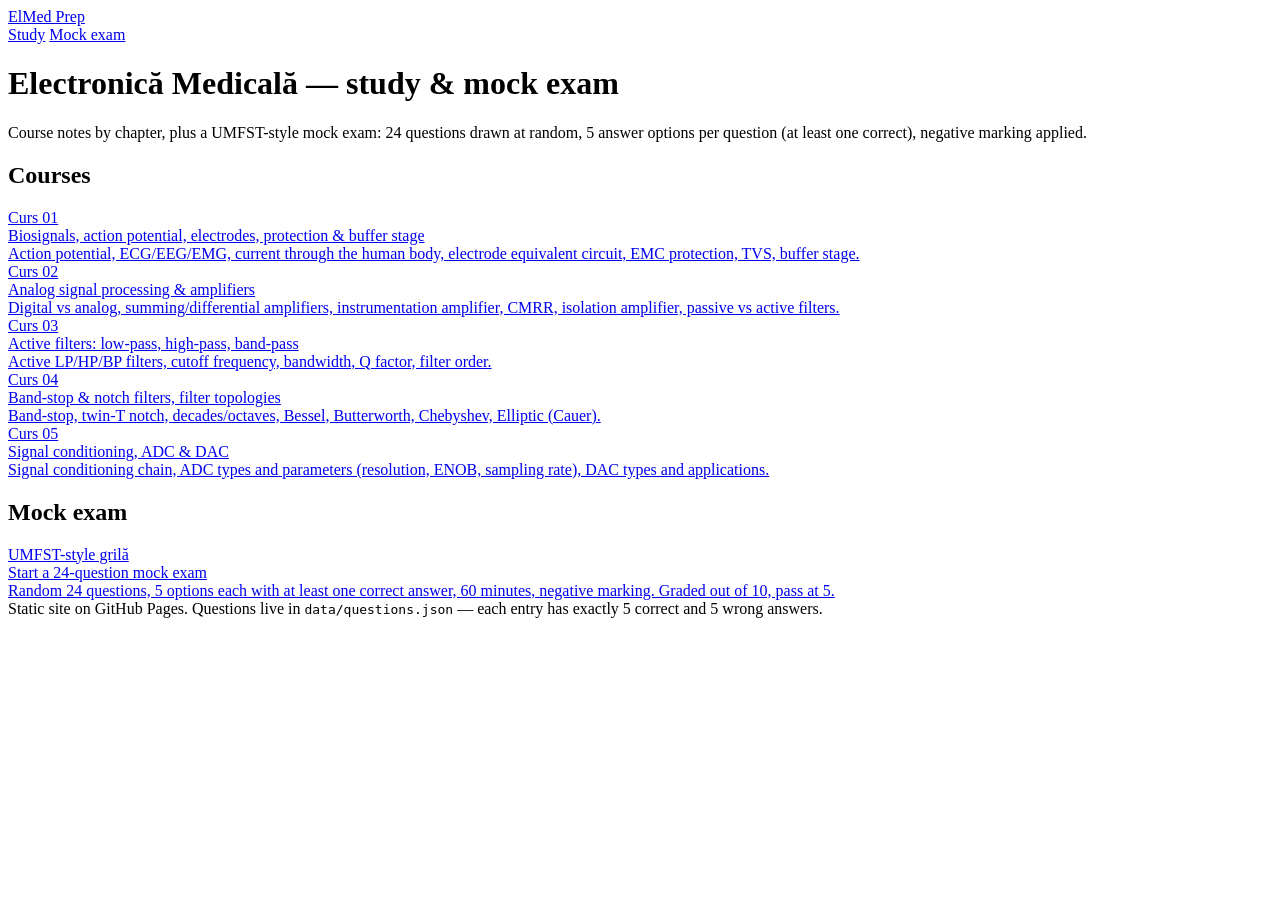
==== index.html @ 70bf5744 "Add home page" ====
<!DOCTYPE html>
<html lang="en">
<head>
<meta charset="utf-8">
<meta name="viewport" content="width=device-width, initial-scale=1">
<title>ElMed Prep — Electronică Medicală</title>
<link rel="stylesheet" href="assets/style.css">
</head>
<body>
<div class="wrap">
  <header class="site">
    <a class="brand" href="index.html">ElMed Prep</a>
    <nav>
      <a href="index.html">Study</a>
      <a href="exam.html">Mock exam</a>
    </nav>
  </header>

  <h1>Electronică Medicală — study &amp; mock exam</h1>
  <p class="lead">Course notes by chapter, plus a UMFST-style mock exam: 24 questions drawn at random, 5 answer options per question (at least one correct), negative marking applied.</p>

  <h2>Courses</h2>
  <a class="card" href="curs-1.html">
    <div class="kicker">Curs 01</div>
    <div class="title">Biosignals, action potential, electrodes, protection &amp; buffer stage</div>
    <div class="desc">Action potential, ECG/EEG/EMG, current through the human body, electrode equivalent circuit, EMC protection, TVS, buffer stage.</div>
  </a>
  <a class="card" href="curs-2.html">
    <div class="kicker">Curs 02</div>
    <div class="title">Analog signal processing &amp; amplifiers</div>
    <div class="desc">Digital vs analog, summing/differential amplifiers, instrumentation amplifier, CMRR, isolation amplifier, passive vs active filters.</div>
  </a>
  <a class="card" href="curs-3.html">
    <div class="kicker">Curs 03</div>
    <div class="title">Active filters: low-pass, high-pass, band-pass</div>
    <div class="desc">Active LP/HP/BP filters, cutoff frequency, bandwidth, Q factor, filter order.</div>
  </a>
  <a class="card" href="curs-4.html">
    <div class="kicker">Curs 04</div>
    <div class="title">Band-stop &amp; notch filters, filter topologies</div>
    <div class="desc">Band-stop, twin-T notch, decades/octaves, Bessel, Butterworth, Chebyshev, Elliptic (Cauer).</div>
  </a>
  <a class="card" href="curs-5.html">
    <div class="kicker">Curs 05</div>
    <div class="title">Signal conditioning, ADC &amp; DAC</div>
    <div class="desc">Signal conditioning chain, ADC types and parameters (resolution, ENOB, sampling rate), DAC types and applications.</div>
  </a>

  <h2>Mock exam</h2>
  <a class="card" href="exam.html">
    <div class="kicker">UMFST-style grilă</div>
    <div class="title">Start a 24-question mock exam</div>
    <div class="desc">Random 24 questions, 5 options each with at least one correct answer, 60 minutes, negative marking. Graded out of 10, pass at 5.</div>
  </a>

  <footer class="site">Static site on GitHub Pages. Questions live in <code>data/questions.json</code> — each entry has exactly 5 correct and 5 wrong answers.</footer>
</div>
</body>
</html>
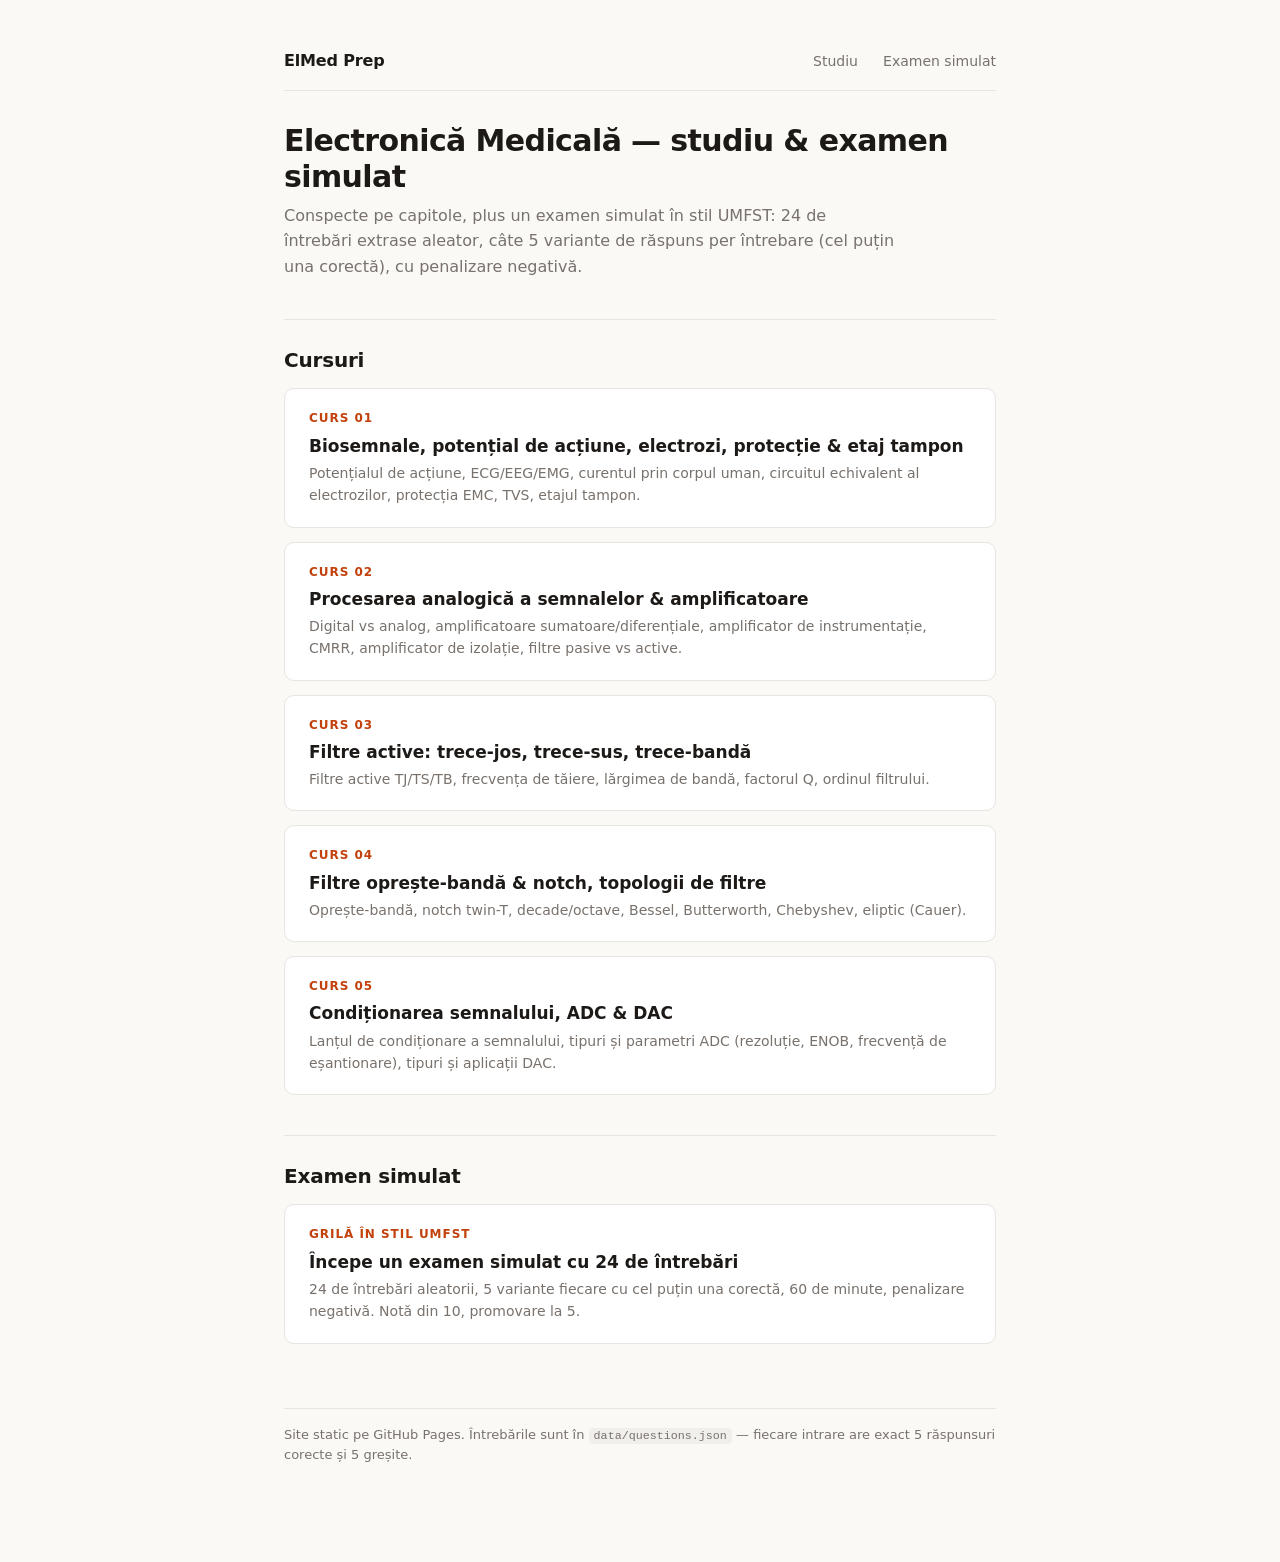
==== commit 04c321a2: "Traducere în română: pagini HTML, exam.js, README (banca de întrebări urmează) Co-authored-by: edybu" ====
--- a/index.html
+++ b/index.html
@@ -1,5 +1,5 @@
 <!DOCTYPE html>
-<html lang="en">
+<html lang="ro">
 <head>
 <meta charset="utf-8">
 <meta name="viewport" content="width=device-width, initial-scale=1">
@@ -11,49 +11,49 @@
   <header class="site">
     <a class="brand" href="index.html">ElMed Prep</a>
     <nav>
-      <a href="index.html">Study</a>
-      <a href="exam.html">Mock exam</a>
+      <a href="index.html">Studiu</a>
+      <a href="exam.html">Examen simulat</a>
     </nav>
   </header>
 
-  <h1>Electronică Medicală — study &amp; mock exam</h1>
-  <p class="lead">Course notes by chapter, plus a UMFST-style mock exam: 24 questions drawn at random, 5 answer options per question (at least one correct), negative marking applied.</p>
+  <h1>Electronică Medicală — studiu &amp; examen simulat</h1>
+  <p class="lead">Conspecte pe capitole, plus un examen simulat în stil UMFST: 24 de întrebări extrase aleator, câte 5 variante de răspuns per întrebare (cel puțin una corectă), cu penalizare negativă.</p>
 
-  <h2>Courses</h2>
+  <h2>Cursuri</h2>
   <a class="card" href="curs-1.html">
     <div class="kicker">Curs 01</div>
-    <div class="title">Biosignals, action potential, electrodes, protection &amp; buffer stage</div>
-    <div class="desc">Action potential, ECG/EEG/EMG, current through the human body, electrode equivalent circuit, EMC protection, TVS, buffer stage.</div>
+    <div class="title">Biosemnale, potențial de acțiune, electrozi, protecție &amp; etaj tampon</div>
+    <div class="desc">Potențialul de acțiune, ECG/EEG/EMG, curentul prin corpul uman, circuitul echivalent al electrozilor, protecția EMC, TVS, etajul tampon.</div>
   </a>
   <a class="card" href="curs-2.html">
     <div class="kicker">Curs 02</div>
-    <div class="title">Analog signal processing &amp; amplifiers</div>
-    <div class="desc">Digital vs analog, summing/differential amplifiers, instrumentation amplifier, CMRR, isolation amplifier, passive vs active filters.</div>
+    <div class="title">Procesarea analogică a semnalelor &amp; amplificatoare</div>
+    <div class="desc">Digital vs analog, amplificatoare sumatoare/diferențiale, amplificator de instrumentație, CMRR, amplificator de izolație, filtre pasive vs active.</div>
   </a>
   <a class="card" href="curs-3.html">
     <div class="kicker">Curs 03</div>
-    <div class="title">Active filters: low-pass, high-pass, band-pass</div>
-    <div class="desc">Active LP/HP/BP filters, cutoff frequency, bandwidth, Q factor, filter order.</div>
+    <div class="title">Filtre active: trece-jos, trece-sus, trece-bandă</div>
+    <div class="desc">Filtre active TJ/TS/TB, frecvența de tăiere, lărgimea de bandă, factorul Q, ordinul filtrului.</div>
   </a>
   <a class="card" href="curs-4.html">
     <div class="kicker">Curs 04</div>
-    <div class="title">Band-stop &amp; notch filters, filter topologies</div>
-    <div class="desc">Band-stop, twin-T notch, decades/octaves, Bessel, Butterworth, Chebyshev, Elliptic (Cauer).</div>
+    <div class="title">Filtre oprește-bandă &amp; notch, topologii de filtre</div>
+    <div class="desc">Oprește-bandă, notch twin-T, decade/octave, Bessel, Butterworth, Chebyshev, eliptic (Cauer).</div>
   </a>
   <a class="card" href="curs-5.html">
     <div class="kicker">Curs 05</div>
-    <div class="title">Signal conditioning, ADC &amp; DAC</div>
-    <div class="desc">Signal conditioning chain, ADC types and parameters (resolution, ENOB, sampling rate), DAC types and applications.</div>
+    <div class="title">Condiționarea semnalului, ADC &amp; DAC</div>
+    <div class="desc">Lanțul de condiționare a semnalului, tipuri și parametri ADC (rezoluție, ENOB, frecvență de eșantionare), tipuri și aplicații DAC.</div>
   </a>
 
-  <h2>Mock exam</h2>
+  <h2>Examen simulat</h2>
   <a class="card" href="exam.html">
-    <div class="kicker">UMFST-style grilă</div>
-    <div class="title">Start a 24-question mock exam</div>
-    <div class="desc">Random 24 questions, 5 options each with at least one correct answer, 60 minutes, negative marking. Graded out of 10, pass at 5.</div>
+    <div class="kicker">Grilă în stil UMFST</div>
+    <div class="title">Începe un examen simulat cu 24 de întrebări</div>
+    <div class="desc">24 de întrebări aleatorii, 5 variante fiecare cu cel puțin una corectă, 60 de minute, penalizare negativă. Notă din 10, promovare la 5.</div>
   </a>
 
-  <footer class="site">Static site on GitHub Pages. Questions live in <code>data/questions.json</code> — each entry has exactly 5 correct and 5 wrong answers.</footer>
+  <footer class="site">Site static pe GitHub Pages. Întrebările sunt în <code>data/questions.json</code> — fiecare intrare are exact 5 răspunsuri corecte și 5 greșite.</footer>
 </div>
 </body>
 </html>
--- a/assets/style.css
+++ b/assets/style.css
@@ -0,0 +1,103 @@
+:root {
+  --bg: #faf9f6;
+  --surface: #ffffff;
+  --ink: #1c1917;
+  --muted: #78716c;
+  --line: #e7e5e0;
+  --accent: #c2410c;
+  --accent-soft: #fdf0e7;
+  --good: #15803d;
+  --bad: #b91c1c;
+}
+
+* { box-sizing: border-box; }
+
+body {
+  margin: 0;
+  background: var(--bg);
+  color: var(--ink);
+  font-family: ui-sans-serif, system-ui, -apple-system, "Segoe UI", Roboto, Helvetica, Arial, sans-serif;
+  line-height: 1.6;
+  -webkit-font-smoothing: antialiased;
+}
+
+.wrap { max-width: 760px; margin: 0 auto; padding: 48px 24px 96px; }
+
+header.site {
+  display: flex; align-items: baseline; justify-content: space-between;
+  padding-bottom: 16px; margin-bottom: 32px; border-bottom: 1px solid var(--line);
+}
+header.site .brand { font-weight: 650; letter-spacing: -0.01em; text-decoration: none; color: var(--ink); }
+header.site nav a { color: var(--muted); text-decoration: none; margin-left: 20px; font-size: 14px; }
+header.site nav a:hover { color: var(--accent); }
+
+h1 { font-size: 30px; letter-spacing: -0.02em; line-height: 1.2; margin: 0 0 8px; }
+h2 { font-size: 20px; letter-spacing: -0.01em; margin: 40px 0 12px; padding-top: 24px; border-top: 1px solid var(--line); }
+h3 { font-size: 16px; margin: 24px 0 8px; }
+p.lead { color: var(--muted); margin: 0 0 32px; max-width: 60ch; }
+
+.card {
+  display: block; background: var(--surface); border: 1px solid var(--line);
+  border-radius: 10px; padding: 20px 24px; margin-bottom: 14px;
+  text-decoration: none; color: var(--ink); transition: border-color .15s ease;
+}
+.card:hover { border-color: var(--accent); }
+.card .kicker { font-size: 12px; text-transform: uppercase; letter-spacing: .08em; color: var(--accent); font-weight: 600; }
+.card .title { font-size: 17px; font-weight: 600; margin: 4px 0 2px; }
+.card .desc { font-size: 14px; color: var(--muted); }
+
+ul.toc { padding-left: 20px; color: var(--muted); }
+ul.toc a { color: var(--ink); }
+ul.toc a:hover { color: var(--accent); }
+
+.content h2:first-of-type { border-top: none; padding-top: 0; }
+.content ul { padding-left: 22px; }
+.content li { margin-bottom: 6px; }
+.content .note { background: var(--accent-soft); border: 1px solid #f5d5bd; border-radius: 8px; padding: 12px 16px; font-size: 14px; }
+code { background: #f0efeb; border-radius: 4px; padding: 1px 5px; font-size: 0.9em; font-family: ui-monospace, SFMono-Regular, Menlo, monospace; }
+
+.exam-bar {
+  position: sticky; top: 0; background: var(--bg); border-bottom: 1px solid var(--line);
+  display: flex; justify-content: space-between; align-items: center;
+  padding: 12px 24px; font-size: 14px; z-index: 10;
+}
+#timer { font-variant-numeric: tabular-nums; font-weight: 650; }
+#timer.low { color: var(--bad); }
+
+button.btn, a.btn {
+  display: inline-block; background: var(--accent); color: #fff; border: none; border-radius: 8px;
+  padding: 10px 22px; font-size: 15px; font-weight: 600; cursor: pointer; text-decoration: none;
+}
+button.btn:hover, a.btn:hover { background: #9a3412; }
+button.btn.secondary { background: var(--surface); color: var(--ink); border: 1px solid var(--line); }
+button.btn.secondary:hover { border-color: var(--accent); color: var(--accent); background: var(--surface); }
+
+.q {
+  background: var(--surface); border: 1px solid var(--line); border-radius: 10px;
+  padding: 20px 24px; margin-bottom: 16px;
+}
+.q .qhead { font-weight: 600; margin-bottom: 12px; }
+.q .qhead .num { color: var(--accent); margin-right: 8px; }
+.q label.opt {
+  display: flex; gap: 10px; align-items: flex-start; padding: 8px 10px; border-radius: 6px;
+  cursor: pointer; font-size: 15px;
+}
+.q label.opt:hover { background: var(--bg); }
+.q label.opt input { margin-top: 4px; accent-color: var(--accent); }
+.q.correct { border-color: var(--good); }
+.q.wrong { border-color: var(--bad); }
+.q .verdict { font-size: 13px; font-weight: 600; margin-top: 10px; }
+.q .verdict.ok { color: var(--good); }
+.q .verdict.no { color: var(--bad); }
+.q .pts { color: var(--muted); font-size: 13px; }
+
+.result {
+  background: var(--surface); border: 1px solid var(--line); border-radius: 10px;
+  padding: 28px 32px; text-align: center; margin-bottom: 24px;
+}
+.result .grade { font-size: 44px; font-weight: 700; letter-spacing: -0.02em; }
+.result .grade.pass { color: var(--good); }
+.result .grade.fail { color: var(--bad); }
+.result .remark { color: var(--muted); margin-top: 6px; }
+
+footer.site { margin-top: 64px; padding-top: 16px; border-top: 1px solid var(--line); color: var(--muted); font-size: 13px; }
